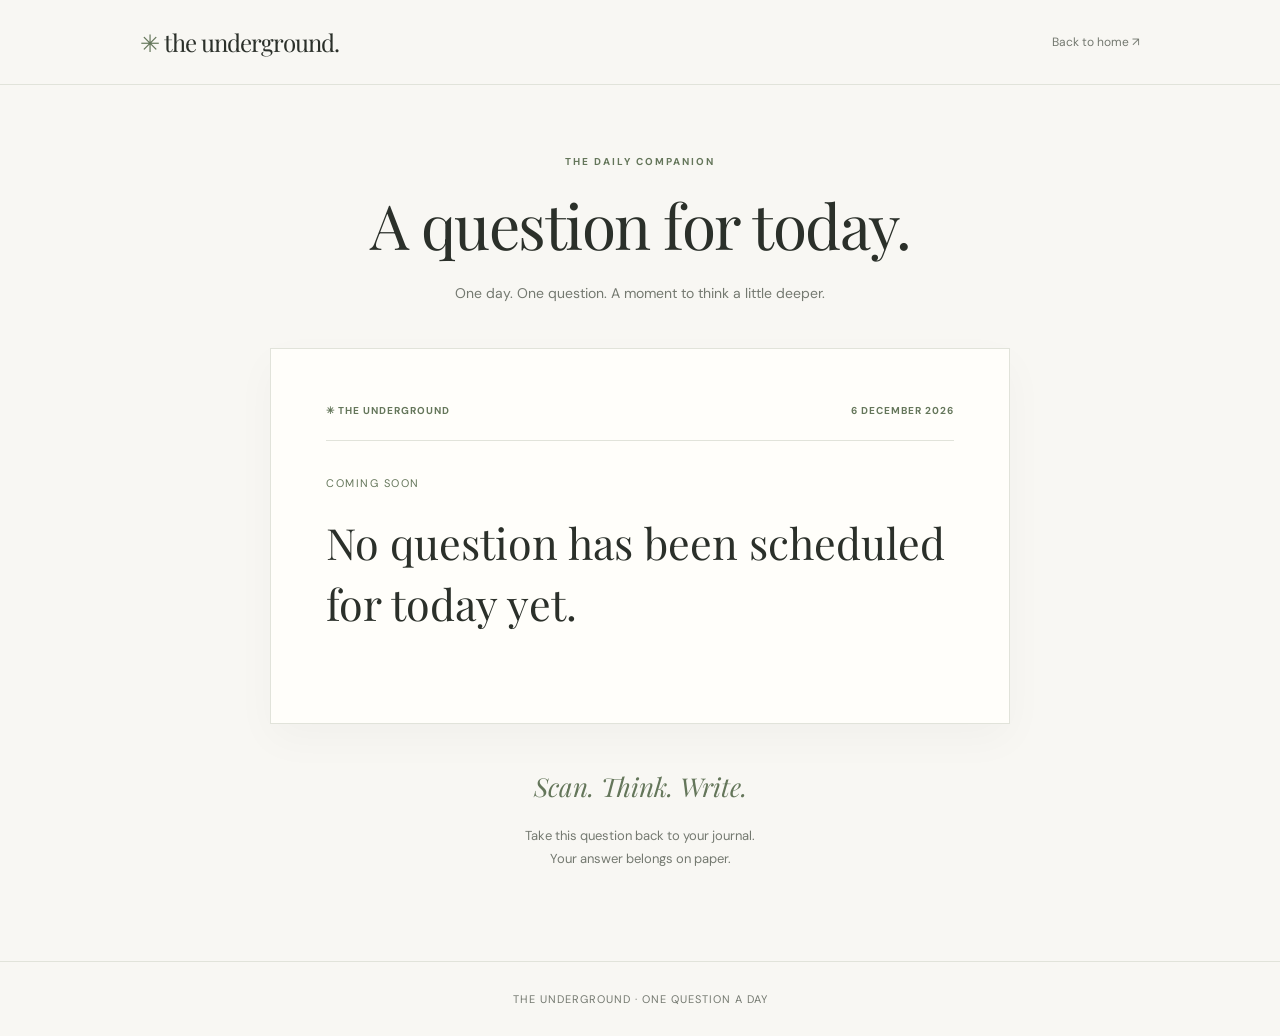
==== daily.html @ b0eca0b5 "Add daily question companion" ====
<!DOCTYPE html>
<html lang="en">
<head>
  <meta charset="UTF-8">
  <meta name="viewport" content="width=device-width, initial-scale=1">

  <title>Today's Question | The Underground</title>

  <meta name="theme-color" content="#f8f7f3">

  <link rel="preconnect" href="https://fonts.googleapis.com">
  <link rel="preconnect" href="https://fonts.gstatic.com" crossorigin>

  <link href="https://fonts.googleapis.com/css2?family=DM+Sans:wght@400;500;600;700&family=Playfair+Display:ital,wght@0,400;1,400&display=swap" rel="stylesheet">

  <style>
    :root {
      --cream: #f8f7f3;
      --paper: #fffefa;
      --sage: #64765a;
      --dark: #2b302a;
      --muted: #747970;
      --line: #e1e3da;
    }

    * {
      box-sizing: border-box;
    }

    body {
      margin: 0;
      min-height: 100vh;
      background: var(--cream);
      color: var(--dark);
      font-family: "DM Sans", sans-serif;
    }

    a {
      color: inherit;
      text-decoration: none;
    }

    .header {
      padding: 26px max(24px, calc((100vw - 1000px) / 2));
      border-bottom: 1px solid var(--line);
      display: flex;
      justify-content: space-between;
      align-items: center;
      gap: 16px;
    }

    .brand {
      font: 24px "Playfair Display", Georgia, serif;
      letter-spacing: -1px;
    }

    .brand span {
      color: var(--sage);
    }

    .home-link {
      font-size: 12px;
      color: var(--muted);
    }

    main {
      width: min(100% - 36px, 740px);
      margin: 70px auto 90px;
      text-align: center;
    }

    .eyebrow {
      font-size: 10px;
      font-weight: 700;
      letter-spacing: 2px;
      color: var(--sage);
      text-transform: uppercase;
    }

    h1 {
      font: 400 clamp(38px, 7vw, 62px)/1.18
        "Playfair Display", Georgia, serif;
      letter-spacing: -1.5px;
      margin: 20px 0;
    }

    .intro {
      color: var(--muted);
      font-size: 14px;
      line-height: 1.8;
      margin-bottom: 42px;
    }

    .question-card {
      background: var(--paper);
      border: 1px solid var(--line);
      padding: clamp(26px, 6vw, 55px);
      text-align: left;
      box-shadow: 0 15px 40px #00000008;
    }

    .card-top {
      display: flex;
      justify-content: space-between;
      flex-wrap: wrap;
      gap: 12px;
      border-bottom: 1px solid var(--line);
      padding-bottom: 23px;
      font-size: 10px;
      font-weight: 700;
      letter-spacing: 1px;
      color: var(--sage);
    }

    .category {
      margin-top: 35px;
      color: var(--sage);
      font-size: 11px;
      text-transform: uppercase;
      letter-spacing: 1.5px;
    }

    .question {
      font: 400 clamp(28px, 5vw, 43px)/1.4
        "Playfair Display", Georgia, serif;
      margin: 22px 0 35px;
    }

    .context {
      color: var(--muted);
      font-size: 13px;
      line-height: 1.8;
      border-top: 1px solid var(--line);
      padding-top: 24px;
    }

    .follow-up {
      margin-top: 25px;
      padding: 20px;
      background: #eef1e9;
      font-size: 13px;
      line-height: 1.8;
    }

    .follow-up strong {
      display: block;
      color: var(--sage);
      font-size: 10px;
      letter-spacing: 1px;
      margin-bottom: 8px;
    }

    .ritual {
      margin: 45px 0 20px;
      font: italic 26px "Playfair Display", Georgia, serif;
      color: var(--sage);
    }

    .closing {
      color: var(--muted);
      font-size: 13px;
      line-height: 1.8;
    }

    .footer {
      padding: 30px;
      border-top: 1px solid var(--line);
      text-align: center;
      color: var(--muted);
      font-size: 11px;
      letter-spacing: 1px;
    }

    .error {
      color: #9c453c;
    }

    @media (max-width: 600px) {
      .header {
        padding: 20px;
      }

      .brand {
        font-size: 19px;
      }

      main {
        margin-top: 45px;
      }

      .question-card {
        padding: 26px;
      }
    }
  </style>
</head>

<body>

  <header class="header">
    <a href="index.html" class="brand">
      <span>✳</span> the underground.
    </a>

    <a href="index.html" class="home-link">
      Back to home ↗
    </a>
  </header>

  <main>
    <p class="eyebrow">THE DAILY COMPANION</p>

    <h1>
      A question for today.
    </h1>

    <p class="intro">
      One day. One question. A moment to think
      a little deeper.
    </p>

    <article class="question-card">

      <div class="card-top">
        <span>✳ THE UNDERGROUND</span>
        <span id="question-date">LOADING DATE</span>
      </div>

      <p class="category" id="question-category">
        TODAY'S QUESTION
      </p>

      <h2 class="question" id="daily-question">
        Finding today's question...
      </h2>

      <p class="context" id="question-context" hidden></p>

      <div class="follow-up" id="follow-up-box" hidden>
        <strong>GO A LITTLE DEEPER</strong>
        <span id="question-follow-up"></span>
      </div>

    </article>

    <p class="ritual">
      Scan. Think. Write.
    </p>

    <p class="closing">
      Take this question back to your journal.<br>
      Your answer belongs on paper.
    </p>
  </main>

  <footer class="footer">
    THE UNDERGROUND · ONE QUESTION A DAY
  </footer>

  <script>
    const questionElement =
      document.getElementById("daily-question");

    const dateElement =
      document.getElementById("question-date");

    const categoryElement =
      document.getElementById("question-category");

    const contextElement =
      document.getElementById("question-context");

    const followUpBox =
      document.getElementById("follow-up-box");

    const followUpElement =
      document.getElementById("question-follow-up");

    // Uses the visitor's local calendar date.
    function getLocalDateKey() {
      const now = new Date();

      const year = now.getFullYear();
      const month = String(
        now.getMonth() + 1
      ).padStart(2, "0");

      const day = String(
        now.getDate()
      ).padStart(2, "0");

      return `${year}-${month}-${day}`;
    }

    function formatDate(dateKey) {
      const [year, month, day] =
        dateKey.split("-").map(Number);

      const date = new Date(year, month - 1, day);

      return date.toLocaleDateString("en-GB", {
        day: "numeric",
        month: "long",
        year: "numeric"
      });
    }

    async function loadDailyQuestion() {
      const today = getLocalDateKey();

      dateElement.textContent =
        formatDate(today).toUpperCase();

      try {
        const response = await fetch(
          "questions.json",
          { cache: "no-store" }
        );

        if (!response.ok) {
          throw new Error("Questions could not be loaded.");
        }

        const questions = await response.json();

        if (!Array.isArray(questions)) {
          throw new Error("Invalid question data.");
        }

        // Each question has a scheduled publishDate.
        const todaysQuestion = questions.find(
          item => item.publishDate === today
        );

        if (!todaysQuestion) {
          questionElement.textContent =
            "No question has been scheduled for today yet.";

          categoryElement.textContent =
            "COMING SOON";

          return;
        }

        questionElement.textContent =
          todaysQuestion.text;

        categoryElement.textContent =
          todaysQuestion.category || "REFLECTION";

        if (todaysQuestion.context) {
          contextElement.textContent =
            todaysQuestion.context;

          contextElement.hidden = false;
        }

        if (todaysQuestion.followUp) {
          followUpElement.textContent =
            todaysQuestion.followUp;

          followUpBox.hidden = false;
        }

      } catch (error) {
        console.error(error);

        questionElement.textContent =
          "We couldn't load today's question. Please try again.";

        questionElement.classList.add("error");

        categoryElement.textContent =
          "UNAVAILABLE";
      }
    }

    loadDailyQuestion();
  </script>

</body>
</html>
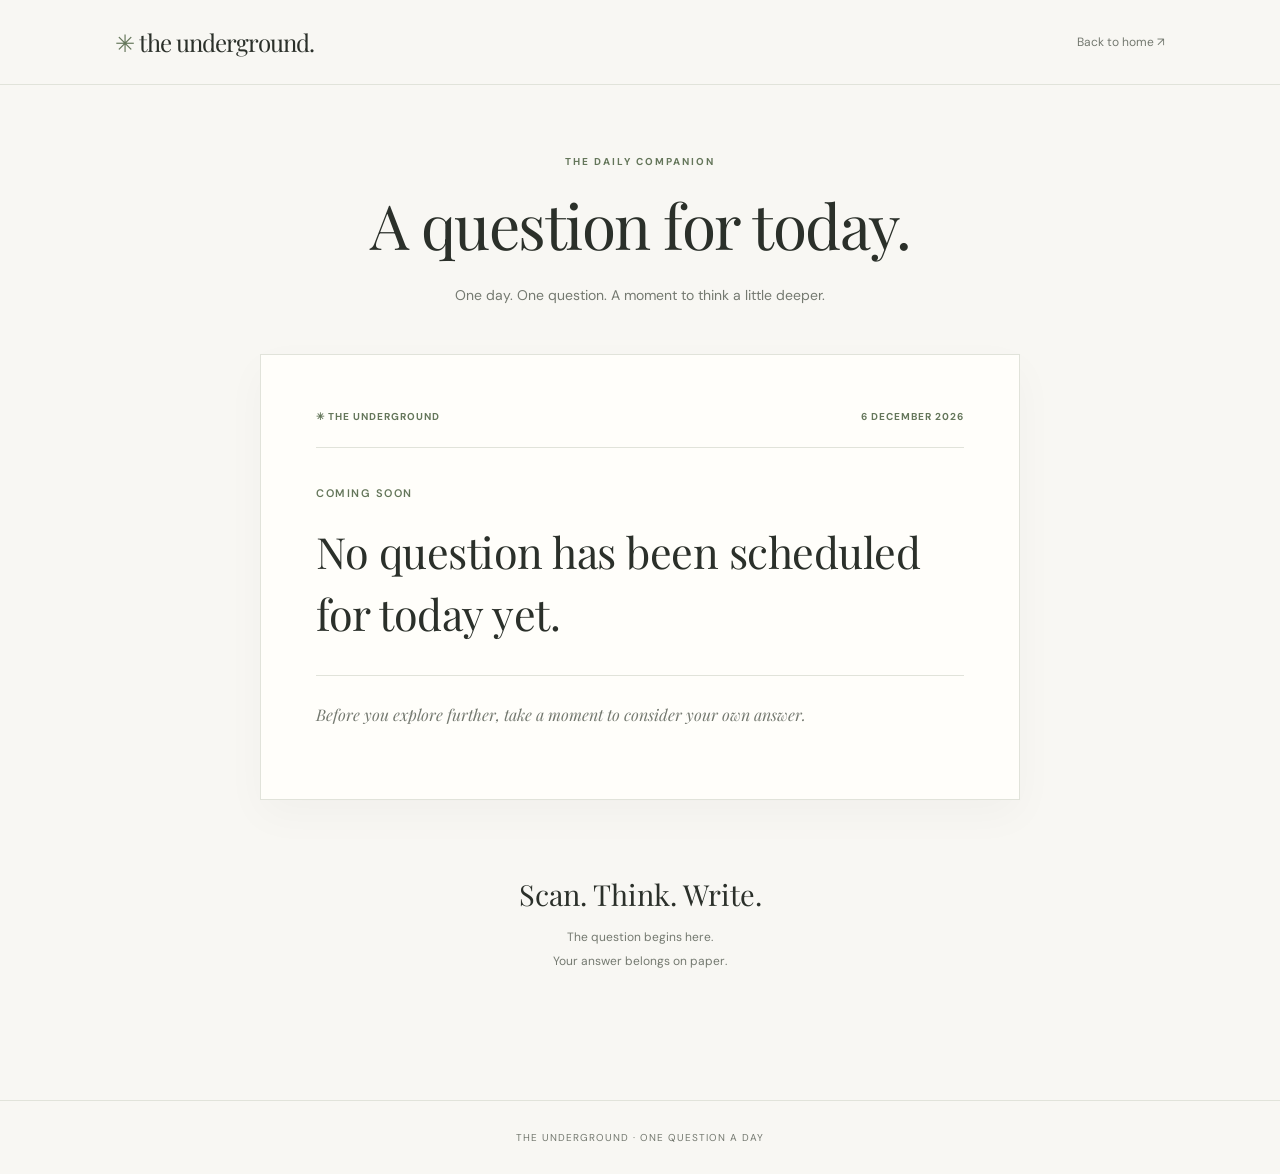
==== commit 01169a9a: "Add Rabbit Hole book and constellation experience" ====
--- a/daily.html
+++ b/daily.html
@@ -6,34 +6,42 @@
   <meta name="viewport" content="width=device-width, initial-scale=1">
 
   <title>Today's Question | The Underground</title>
-
   <meta name="theme-color" content="#f8f7f3">
+  <meta name="description" content="One question a day. Explore the ideas beneath the surface and follow your curiosity down The Rabbit Hole.">
 
   <link rel="preconnect" href="https://fonts.googleapis.com">
   <link rel="preconnect" href="https://fonts.gstatic.com" crossorigin>
-
-  <link href="https://fonts.googleapis.com/css2?family=DM+Sans:wght@400;500;600;700&family=Playfair+Display:ital,wght@0,400;1,400&display=swap" rel="stylesheet">
+  <link href="https://fonts.googleapis.com/css2?family=DM+Sans:wght@400;500;600;700&family=Playfair+Display:ital,wght@0,400;1,400;1,500&display=swap" rel="stylesheet">
 
   <style>
     :root {
-      --cream: #f8f7f3;
+      --background: #f8f7f3;
       --paper: #fffefa;
       --sage: #64765a;
+      --sage-dark: #43543d;
+      --sage-light: #edf0e8;
       --dark: #2b302a;
       --muted: #747970;
-      --line: #e1e3da;
+      --border: #e1e3da;
+      --serif: "Playfair Display", Georgia, serif;
+      --sans: "DM Sans", Arial, sans-serif;
     }
 
     * {
       box-sizing: border-box;
+    }
+
+    html {
+      scroll-behavior: smooth;
     }
 
     body {
       margin: 0;
       min-height: 100vh;
-      background: var(--cream);
+      background: var(--background);
       color: var(--dark);
-      font-family: "DM Sans", sans-serif;
+      font-family: var(--sans);
+      -webkit-font-smoothing: antialiased;
     }
 
     a {
@@ -41,17 +49,37 @@
       text-decoration: none;
     }
 
+    button {
+      font: inherit;
+      cursor: pointer;
+    }
+
+    button:disabled {
+      cursor: not-allowed;
+      opacity: .4;
+    }
+
+    [hidden] {
+      display: none !important;
+    }
+
+    :focus-visible {
+      outline: 3px solid #9aaa90;
+      outline-offset: 4px;
+    }
+
     .header {
-      padding: 26px max(24px, calc((100vw - 1000px) / 2));
-      border-bottom: 1px solid var(--line);
       display: flex;
+      align-items: center;
       justify-content: space-between;
-      align-items: center;
-      gap: 16px;
+      gap: 20px;
+      padding: 26px max(24px, calc((100vw - 1050px) / 2));
+      border-bottom: 1px solid var(--border);
     }
 
     .brand {
-      font: 24px "Playfair Display", Georgia, serif;
+      font-family: var(--serif);
+      font-size: 24px;
       letter-spacing: -1px;
     }
 
@@ -60,27 +88,40 @@
     }
 
     .home-link {
+      color: var(--muted);
       font-size: 12px;
-      color: var(--muted);
+    }
+
+    .home-link:hover {
+      color: var(--sage);
     }
 
     main {
-      width: min(100% - 36px, 740px);
+      width: min(100% - 36px, 760px);
       margin: 70px auto 90px;
+    }
+
+    .page-intro {
       text-align: center;
+      margin-bottom: 45px;
     }
 
     .eyebrow {
+      color: var(--sage);
       font-size: 10px;
       font-weight: 700;
       letter-spacing: 2px;
-      color: var(--sage);
       text-transform: uppercase;
     }
 
+    h1, h2, h3 {
+      font-family: var(--serif);
+      font-weight: 400;
+    }
+
     h1 {
-      font: 400 clamp(38px, 7vw, 62px)/1.18
-        "Playfair Display", Georgia, serif;
+      font-size: clamp(38px, 7vw, 62px);
+      line-height: 1.2;
       letter-spacing: -1.5px;
       margin: 20px 0;
     }
@@ -88,15 +129,14 @@
     .intro {
       color: var(--muted);
       font-size: 14px;
-      line-height: 1.8;
-      margin-bottom: 42px;
-    }
-
-    .question-card {
+      line-height: 1.9;
+    }
+
+    .question-card,
+    .deep-dive {
       background: var(--paper);
-      border: 1px solid var(--line);
-      padding: clamp(26px, 6vw, 55px);
-      text-align: left;
+      border: 1px solid var(--border);
+      padding: clamp(28px, 6vw, 55px);
       box-shadow: 0 15px 40px #00000008;
     }
 
@@ -105,70 +145,525 @@
       justify-content: space-between;
       flex-wrap: wrap;
       gap: 12px;
-      border-bottom: 1px solid var(--line);
-      padding-bottom: 23px;
+      border-bottom: 1px solid var(--border);
+      padding-bottom: 24px;
+      color: var(--sage);
       font-size: 10px;
       font-weight: 700;
       letter-spacing: 1px;
-      color: var(--sage);
     }
 
     .category {
-      margin-top: 35px;
       color: var(--sage);
       font-size: 11px;
+      font-weight: 600;
+      letter-spacing: 1.5px;
       text-transform: uppercase;
-      letter-spacing: 1.5px;
+      margin-top: 38px;
     }
 
     .question {
-      font: 400 clamp(28px, 5vw, 43px)/1.4
-        "Playfair Display", Georgia, serif;
-      margin: 22px 0 35px;
-    }
-
-    .context {
+      font-family: var(--serif);
+      font-size: clamp(28px, 5vw, 43px);
+      line-height: 1.45;
+      letter-spacing: -.5px;
+      margin: 20px 0 30px;
+    }
+
+    .reflection-prompt {
+      color: var(--muted);
+      font-family: var(--serif);
+      font-style: italic;
+      font-size: 16px;
+      line-height: 1.7;
+      border-top: 1px solid var(--border);
+      padding-top: 25px;
+    }
+
+    .reflection-area {
+      text-align: center;
+      padding: 40px 20px 10px;
+    }
+
+    .reflection-area h3 {
+      font-size: 27px;
+      margin: 10px 0;
+    }
+
+    .reflection-area p {
+      color: var(--muted);
+      font-size: 13px;
+      line-height: 1.9;
+      max-width: 460px;
+      margin: 12px auto 25px;
+    }
+
+    .explore-button,
+    .primary-button {
+      background: var(--sage);
+      border: 1px solid var(--sage);
+      color: white;
+      padding: 16px 28px;
+      font-size: 12px;
+      font-weight: 600;
+      letter-spacing: .5px;
+      transition: background .2s ease, transform .2s ease;
+    }
+
+    .explore-button:hover,
+    .primary-button:hover {
+      background: var(--sage-dark);
+      transform: translateY(-2px);
+    }
+
+    .deep-dive {
+      margin-top: 38px;
+    }
+
+    .section-heading {
+      font-size: clamp(30px, 5vw, 42px);
+      letter-spacing: -1px;
+      margin: 12px 0 18px;
+    }
+
+    .section-description {
+      color: var(--muted);
+      font-size: 13px;
+      line-height: 1.9;
+      margin-bottom: 35px;
+    }
+
+    .deep-section {
+      padding: 30px 0;
+      border-top: 1px solid var(--border);
+    }
+
+    .section-number {
+      color: var(--sage);
+      font-size: 10px;
+      font-weight: 700;
+      letter-spacing: 1.4px;
+      text-transform: uppercase;
+    }
+
+    .deep-section h3 {
+      font-size: 25px;
+      margin: 12px 0 15px;
+    }
+
+    .deep-section p {
+      color: #575e55;
+      font-size: 13px;
+      line-height: 2;
+      white-space: pre-line;
+    }
+
+    .origin-type,
+    .concept {
+      display: inline-block;
+      background: var(--sage-light);
+      color: var(--sage-dark);
+      padding: 7px 12px;
+      font-size: 11px;
+    }
+
+    .origin-type {
+      margin-bottom: 16px;
+    }
+
+    .concepts {
+      display: flex;
+      flex-wrap: wrap;
+      gap: 8px;
+      margin-top: 20px;
+    }
+
+    .resources {
+      display: grid;
+      gap: 12px;
+      margin-top: 20px;
+    }
+
+    .resource {
+      display: block;
+      background: #fafaf6;
+      border: 1px solid var(--border);
+      padding: 20px;
+      transition: border-color .2s;
+    }
+
+    a.resource:hover {
+      border-color: var(--sage);
+    }
+
+    .resource-type {
+      display: block;
+      color: var(--sage);
+      font-size: 10px;
+      font-weight: 700;
+      letter-spacing: 1px;
+      text-transform: uppercase;
+      margin-bottom: 9px;
+    }
+
+    .resource-title {
+      display: block;
+      font-family: var(--serif);
+      font-size: 21px;
+      margin-bottom: 8px;
+    }
+
+    .resource-author,
+    .resource-description {
+      color: var(--muted);
+      font-size: 12px;
+      line-height: 1.8;
+      margin-top: 6px;
+    }
+
+    .resource-arrow {
+      color: var(--sage);
+      font-size: 11px;
+      font-weight: 700;
+      margin-top: 15px;
+    }
+
+    .second-thought {
+      background: var(--sage-light);
+      padding: 25px;
+    }
+
+    .second-thought p {
+      color: var(--dark);
+      font-family: var(--serif);
+      font-size: 22px;
+      line-height: 1.6;
+      margin: 0;
+    }
+
+    /* THE RABBIT HOLE */
+
+    .rabbit-entry {
+      margin-top: 50px;
+      padding: 45px 28px;
+      text-align: center;
+      border: 1px solid var(--border);
+      background:
+        radial-gradient(circle at 50% 0%, #e7ece2 0%, transparent 65%),
+        var(--paper);
+    }
+
+    .rabbit-symbol {
+      display: block;
+      font-family: var(--serif);
+      font-size: 45px;
+      color: var(--sage);
+      margin: 0 auto 16px;
+    }
+
+    .rabbit-entry h3 {
+      font-size: clamp(29px, 5vw, 38px);
+      margin: 13px 0;
+    }
+
+    .rabbit-entry > p:not(.eyebrow) {
+      max-width: 450px;
+      margin: 15px auto 26px;
+      color: var(--muted);
+      font-size: 13px;
+      line-height: 1.9;
+    }
+
+    .rabbit-world {
+      margin-top: 24px;
+      border: 1px solid var(--border);
+      background: var(--paper);
+    }
+
+    .rabbit-world-header {
+      padding: 32px 35px 26px;
+      border-bottom: 1px solid var(--border);
+    }
+
+    .rabbit-world-header h2 {
+      font-size: clamp(32px, 5vw, 44px);
+      margin: 10px 0;
+    }
+
+    .rabbit-world-header p:last-child {
       color: var(--muted);
       font-size: 13px;
       line-height: 1.8;
-      border-top: 1px solid var(--line);
-      padding-top: 24px;
-    }
-
-    .follow-up {
+    }
+
+    .rabbit-tabs {
+      display: grid;
+      grid-template-columns: 1fr 1fr;
+      border-bottom: 1px solid var(--border);
+    }
+
+    .rabbit-tab {
+      border: 0;
+      border-bottom: 2px solid transparent;
+      background: #fafaf7;
+      color: var(--muted);
+      padding: 20px 12px;
+      font-size: 12px;
+      font-weight: 600;
+    }
+
+    .rabbit-tab + .rabbit-tab {
+      border-left: 1px solid var(--border);
+    }
+
+    .rabbit-tab[aria-selected="true"] {
+      background: var(--paper);
+      color: var(--sage-dark);
+      border-bottom-color: var(--sage);
+    }
+
+    .rabbit-panel {
+      padding: clamp(20px, 5vw, 38px);
+    }
+
+    /* BOOK VIEW */
+
+    .book-meta {
+      display: flex;
+      justify-content: space-between;
+      gap: 12px;
+      color: var(--sage);
+      font-size: 10px;
+      font-weight: 700;
+      letter-spacing: 1px;
+      text-transform: uppercase;
+    }
+
+    .book-page {
+      position: relative;
+      min-height: 370px;
+      background: #faf8f1;
+      border: 1px solid #e7e0d3;
+      margin-top: 20px;
+      padding: clamp(26px, 6vw, 48px);
+      box-shadow: 7px 7px 0 #efede6, 14px 14px 0 #e6e5dc;
+      display: flex;
+      flex-direction: column;
+    }
+
+    .book-page::before {
+      content: "";
+      position: absolute;
+      top: 0;
+      bottom: 0;
+      left: 16px;
+      width: 1px;
+      background: #e9dfd0;
+    }
+
+    .book-chapter {
+      color: var(--sage);
+      font-size: 10px;
+      font-weight: 700;
+      letter-spacing: 1.5px;
+      text-transform: uppercase;
+    }
+
+    .book-page h3 {
+      font-size: clamp(26px, 5vw, 38px);
+      line-height: 1.45;
+      margin: 26px 0 20px;
+    }
+
+    .book-page-description {
+      color: #5d6258;
+      font-size: 13px;
+      line-height: 1.9;
+    }
+
+    .book-page-footer {
+      margin-top: auto;
+      padding-top: 35px;
+      display: flex;
+      flex-wrap: wrap;
+      gap: 8px;
+    }
+
+    .book-tag {
+      border: 1px solid #d8dfd2;
+      color: var(--sage-dark);
+      font-size: 10px;
+      padding: 7px 10px;
+    }
+
+    .book-navigation {
+      display: flex;
+      justify-content: space-between;
+      gap: 10px;
+      margin-top: 30px;
+    }
+
+    .book-nav-button {
+      border: 1px solid var(--border);
+      background: transparent;
+      color: var(--dark);
+      padding: 13px 16px;
+      font-size: 12px;
+    }
+
+    .book-nav-button:not(:disabled):hover {
+      border-color: var(--sage);
+      color: var(--sage-dark);
+    }
+
+    .book-connection {
       margin-top: 25px;
       padding: 20px;
-      background: #eef1e9;
-      font-size: 13px;
-      line-height: 1.8;
-    }
-
-    .follow-up strong {
+      background: var(--sage-light);
+      color: #4d5b48;
+      font-size: 12px;
+      line-height: 1.9;
+    }
+
+    .book-connection strong {
       display: block;
-      color: var(--sage);
-      font-size: 10px;
-      letter-spacing: 1px;
-      margin-bottom: 8px;
-    }
-
-    .ritual {
-      margin: 45px 0 20px;
-      font: italic 26px "Playfair Display", Georgia, serif;
-      color: var(--sage);
-    }
-
-    .closing {
+      margin-bottom: 5px;
+    }
+
+    /* CONSTELLATION VIEW */
+
+    .map-intro {
       color: var(--muted);
       font-size: 13px;
-      line-height: 1.8;
-    }
-
-    .footer {
-      padding: 30px;
-      border-top: 1px solid var(--line);
+      line-height: 1.9;
+      margin: 0 0 22px;
+    }
+
+    .constellation {
+      position: relative;
+      height: 410px;
+      overflow: hidden;
+      background:
+        radial-gradient(circle at 50% 50%, #e9eee6 0%, transparent 70%),
+        #fafbf7;
+      border: 1px solid var(--border);
+    }
+
+    .constellation svg {
+      position: absolute;
+      inset: 0;
+      width: 100%;
+      height: 100%;
+      pointer-events: none;
+    }
+
+    .constellation line {
+      stroke: #bac7b3;
+      stroke-width: 1.3;
+      stroke-dasharray: 4 5;
+    }
+
+    .map-node {
+      position: absolute;
+      transform: translate(-50%, -50%);
+      border: 1px solid #bdc9b6;
+      border-radius: 50%;
+      background: var(--paper);
+      color: var(--sage-dark);
+      width: 52px;
+      height: 52px;
+      font-size: 12px;
+      font-weight: 700;
+      box-shadow: 0 4px 15px #0000000c;
+      transition: transform .2s, background .2s;
+      z-index: 2;
+    }
+
+    .map-node:hover,
+    .map-node.active {
+      transform: translate(-50%, -50%) scale(1.12);
+      background: var(--sage);
+      color: white;
+    }
+
+    .map-node.center {
+      width: 68px;
+      height: 68px;
+      background: var(--sage-dark);
+      color: white;
+      border-color: var(--sage-dark);
+    }
+
+    .map-node-label {
+      position: absolute;
+      transform: translateX(-50%);
+      width: 115px;
+      color: #626c5e;
+      text-align: center;
+      font-size: 10px;
+      line-height: 1.5;
+      pointer-events: none;
+    }
+
+    .map-detail {
+      margin-top: 16px;
+      padding: 24px;
+      background: #f5f7f1;
+      border: 1px solid var(--border);
+    }
+
+    .map-detail h3 {
+      font-size: 24px;
+      line-height: 1.4;
+      margin: 10px 0 12px;
+    }
+
+    .map-detail p {
+      color: var(--muted);
+      font-size: 12px;
+      line-height: 1.9;
+    }
+
+    .text-button {
+      border: 0;
+      background: transparent;
+      color: var(--sage-dark);
+      font-size: 12px;
+      font-weight: 700;
+      padding: 10px 0;
+      text-decoration: underline;
+      text-underline-offset: 5px;
+    }
+
+    .rabbit-empty {
+      padding: 20px;
+      color: var(--muted);
+      font-size: 13px;
+      line-height: 1.9;
+    }
+
+    .ritual {
+      text-align: center;
+      padding: 75px 15px 25px;
+    }
+
+    .ritual-title {
+      font-family: var(--serif);
+      font-size: 29px;
+    }
+
+    .ritual p {
+      color: var(--muted);
+      font-size: 12px;
+      line-height: 2;
+    }
+
+    footer {
+      border-top: 1px solid var(--border);
       text-align: center;
       color: var(--muted);
-      font-size: 11px;
+      padding: 30px;
+      font-size: 10px;
       letter-spacing: 1px;
     }
 
@@ -189,8 +684,51 @@
         margin-top: 45px;
       }
 
-      .question-card {
+      .question-card,
+      .deep-dive {
         padding: 26px;
+      }
+
+      .reflection-area {
+        padding-left: 0;
+        padding-right: 0;
+      }
+
+      .rabbit-world-header {
+        padding: 25px;
+      }
+
+      .constellation {
+        height: 350px;
+      }
+
+      .map-node {
+        width: 44px;
+        height: 44px;
+      }
+
+      .map-node.center {
+        width: 58px;
+        height: 58px;
+      }
+
+      .map-node-label {
+        width: 82px;
+        font-size: 9px;
+      }
+
+      .book-page {
+        min-height: 400px;
+      }
+    }
+
+    @media (prefers-reduced-motion: reduce) {
+      html {
+        scroll-behavior: auto;
+      }
+
+      * {
+        transition: none !important;
       }
     }
   </style>
@@ -209,19 +747,18 @@
   </header>
 
   <main>
-    <p class="eyebrow">THE DAILY COMPANION</p>
-
-    <h1>
-      A question for today.
-    </h1>
-
-    <p class="intro">
-      One day. One question. A moment to think
-      a little deeper.
-    </p>
+
+    <div class="page-intro">
+      <p class="eyebrow">THE DAILY COMPANION</p>
+      <h1>A question for today.</h1>
+      <p class="intro">
+        One day. One question. A moment to think a little deeper.
+      </p>
+    </div>
+
+    <!-- DAILY QUESTION -->
 
     <article class="question-card">
-
       <div class="card-top">
         <span>✳ THE UNDERGROUND</span>
         <span id="question-date">LOADING DATE</span>
@@ -235,82 +772,1178 @@
         Finding today's question...
       </h2>
 
-      <p class="context" id="question-context" hidden></p>
-
-      <div class="follow-up" id="follow-up-box" hidden>
-        <strong>GO A LITTLE DEEPER</strong>
-        <span id="question-follow-up"></span>
+      <p class="reflection-prompt" id="reflection-prompt">
+        Before you explore further, take a moment to consider your own answer.
+      </p>
+    </article>
+
+    <!-- FIRST THOUGHT -->
+
+    <section class="reflection-area" id="reflection-area">
+      <p class="eyebrow">YOUR FIRST THOUGHT</p>
+      <h3>What do you think?</h3>
+
+      <p>
+        Don't rush to find the right answer.
+        There might not be one.
+        Consider what you believe, and why.
+      </p>
+
+      <button
+        class="explore-button"
+        id="explore-button"
+        type="button"
+        aria-controls="deep-dive"
+        aria-expanded="false"
+        hidden
+      >
+        Explore Beneath the Surface ↓
+      </button>
+    </section>
+
+    <!-- BENEATH THE SURFACE -->
+
+    <section class="deep-dive" id="deep-dive" hidden>
+      <p class="eyebrow">THE UNDERGROUND · EXPLORE FURTHER</p>
+
+      <h2 class="section-heading">
+        Beneath the Surface.
+      </h2>
+
+      <p class="section-description">
+        Every question has a story, an idea, or a contradiction
+        hiding beneath it. Here's where today's question can take you.
+      </p>
+
+      <div class="deep-section" id="origin-section" hidden>
+        <span class="section-number">01 / THE ORIGIN</span>
+        <h3 id="origin-title">Where it began</h3>
+        <span class="origin-type" id="origin-type" hidden></span>
+        <p id="origin-description"></p>
       </div>
 
-    </article>
-
-    <p class="ritual">
-      Scan. Think. Write.
-    </p>
-
-    <p class="closing">
-      Take this question back to your journal.<br>
-      Your answer belongs on paper.
-    </p>
+      <div class="deep-section" id="meaning-section" hidden>
+        <span class="section-number">02 / THE DEEPER IDEA</span>
+        <h3 id="meaning-heading">The deeper idea</h3>
+        <p id="meaning-description"></p>
+        <div class="concepts" id="concepts"></div>
+      </div>
+
+      <div class="deep-section" id="resources-section" hidden>
+        <span class="section-number">03 / EXPLORE FURTHER</span>
+        <h3>Keep exploring.</h3>
+        <p>A few carefully chosen places to take your curiosity further.</p>
+        <div class="resources" id="resources"></div>
+      </div>
+
+      <div class="deep-section" id="followup-section" hidden>
+        <span class="section-number">04 / A SECOND THOUGHT</span>
+        <h3>Has your answer changed?</h3>
+        <div class="second-thought">
+          <p id="followup-question"></p>
+        </div>
+      </div>
+
+      <!-- NEW RABBIT HOLE ENTRANCE -->
+
+      <section class="rabbit-entry" id="rabbit-entry" hidden>
+        <span class="rabbit-symbol">✳</span>
+
+        <p class="eyebrow">BEYOND THE QUESTION</p>
+
+        <h3>One thought leads to another.</h3>
+
+        <p>
+          Every idea is connected to something else.
+          A question about love may lead to memory.
+          A question about memory may lead to identity.
+          Where will your curiosity take you?
+        </p>
+
+        <button
+          class="primary-button"
+          id="rabbit-open"
+          type="button"
+          aria-controls="rabbit-world"
+          aria-expanded="false"
+        >
+          Enter The Rabbit Hole ↓
+        </button>
+      </section>
+
+      <!-- NEW RABBIT HOLE EXPERIENCE -->
+
+      <section class="rabbit-world" id="rabbit-world" hidden>
+        <div class="rabbit-world-header">
+          <p class="eyebrow">THE UNDERGROUND / AN EXPLORATION</p>
+          <h2>The Rabbit Hole.</h2>
+          <p>
+            There is no correct path through an idea.
+            Turn the pages or explore the constellation.
+          </p>
+        </div>
+
+        <div class="rabbit-tabs" role="tablist" aria-label="Rabbit Hole views">
+          <button
+            class="rabbit-tab"
+            id="book-tab"
+            type="button"
+            role="tab"
+            aria-controls="book-panel"
+            aria-selected="true"
+            tabindex="0"
+          >
+            I / The Book
+          </button>
+
+          <button
+            class="rabbit-tab"
+            id="map-tab"
+            type="button"
+            role="tab"
+            aria-controls="map-panel"
+            aria-selected="false"
+            tabindex="-1"
+          >
+            II / The Constellation
+          </button>
+        </div>
+
+        <!-- BOOK VIEW -->
+
+        <div
+          class="rabbit-panel"
+          id="book-panel"
+          role="tabpanel"
+          aria-labelledby="book-tab"
+        >
+          <div class="book-meta">
+            <span>FOLLOW THE THREAD</span>
+            <span id="book-progress">01 / 01</span>
+          </div>
+
+          <article class="book-page" aria-live="polite">
+            <span class="book-chapter" id="book-chapter">
+              CHAPTER 01
+            </span>
+
+            <h3 id="book-question">
+              A thought is waiting...
+            </h3>
+
+            <p class="book-page-description" id="book-description"></p>
+
+            <div class="book-page-footer" id="book-concepts"></div>
+          </article>
+
+          <div class="book-navigation">
+            <button class="book-nav-button" id="book-prev" type="button">
+              ← Previous page
+            </button>
+
+            <button class="book-nav-button" id="book-next" type="button">
+              Next page →
+            </button>
+          </div>
+
+          <div class="book-connection" id="book-connection" hidden>
+            <strong>THE CONNECTION</strong>
+            <span id="book-connection-text"></span>
+          </div>
+
+          <button class="text-button" id="book-reset" type="button">
+            Return to the beginning ↺
+          </button>
+        </div>
+
+        <!-- CONSTELLATION VIEW -->
+
+        <div
+          class="rabbit-panel"
+          id="map-panel"
+          role="tabpanel"
+          aria-labelledby="map-tab"
+          hidden
+        >
+          <p class="map-intro">
+            Every point represents a question.
+            Select one to discover its connection to today's idea.
+          </p>
+
+          <div
+            class="constellation"
+            id="constellation"
+            aria-label="Interactive constellation of related questions"
+          >
+            <svg
+              id="constellation-lines"
+              viewBox="0 0 100 100"
+              preserveAspectRatio="none"
+              aria-hidden="true"
+            ></svg>
+          </div>
+
+          <article class="map-detail" id="map-detail" aria-live="polite">
+            <p class="eyebrow" id="map-detail-category">
+              THE STARTING POINT
+            </p>
+
+            <h3 id="map-detail-question">
+              Select an idea.
+            </h3>
+
+            <p id="map-detail-description"></p>
+
+            <button
+              class="text-button"
+              id="map-follow"
+              type="button"
+              hidden
+            >
+              Follow this thought in the book →
+            </button>
+          </article>
+
+          <button class="text-button" id="map-reset" type="button">
+            Return to today's question ↺
+          </button>
+        </div>
+      </section>
+    </section>
+
+    <div class="ritual">
+      <div class="ritual-title">Scan. Think. Write.</div>
+      <p>
+        The question begins here.<br>
+        Your answer belongs on paper.
+      </p>
+    </div>
+
   </main>
 
-  <footer class="footer">
+  <footer>
     THE UNDERGROUND · ONE QUESTION A DAY
   </footer>
 
   <script>
-    const questionElement =
-      document.getElementById("daily-question");
-
-    const dateElement =
-      document.getElementById("question-date");
-
-    const categoryElement =
-      document.getElementById("question-category");
-
-    const contextElement =
-      document.getElementById("question-context");
-
-    const followUpBox =
-      document.getElementById("follow-up-box");
-
-    const followUpElement =
-      document.getElementById("question-follow-up");
-
-    // Uses the visitor's local calendar date.
+    "use strict";
+
+    // ==========================================
+    // THE UNDERGROUND
+    // DAILY QUESTION + THE RABBIT HOLE
+    // ==========================================
+
+    const $ = id => document.getElementById(id);
+
+    let allQuestions = [];
+    let todayQuestion = null;
+
+    let rabbitPath = [];
+    let currentBookIndex = 0;
+    let currentMapQuestion = null;
+
+    // ==========================================
+    // DATE HELPERS
+    // ==========================================
+
     function getLocalDateKey() {
       const now = new Date();
 
       const year = now.getFullYear();
-      const month = String(
-        now.getMonth() + 1
-      ).padStart(2, "0");
-
-      const day = String(
-        now.getDate()
-      ).padStart(2, "0");
+      const month = String(now.getMonth() + 1).padStart(2, "0");
+      const day = String(now.getDate()).padStart(2, "0");
 
       return `${year}-${month}-${day}`;
     }
 
     function formatDate(dateKey) {
-      const [year, month, day] =
-        dateKey.split("-").map(Number);
-
-      const date = new Date(year, month - 1, day);
-
-      return date.toLocaleDateString("en-GB", {
-        day: "numeric",
-        month: "long",
-        year: "numeric"
+      const [year, month, day] = dateKey.split("-").map(Number);
+
+      return new Date(year, month - 1, day).toLocaleDateString(
+        "en-GB",
+        {
+          day: "numeric",
+          month: "long",
+          year: "numeric"
+        }
+      );
+    }
+
+    function isText(value) {
+      return typeof value === "string" && value.trim().length > 0;
+    }
+
+    function setText(id, value) {
+      $(id).textContent = value || "";
+    }
+
+    function show(id) {
+      $(id).hidden = false;
+    }
+
+    function getQuestionDate(question) {
+      return question.publishDate || question.date;
+    }
+
+    function getQuestionText(question) {
+      return question.text || question.question || "";
+    }
+
+    function getConcepts(question) {
+      return Array.isArray(question.deepDive?.relatedConcepts)
+        ? question.deepDive.relatedConcepts.filter(isText)
+        : [];
+    }
+
+    function getExplanation(question) {
+      return (
+        question.deepDive?.explanation ||
+        question.context ||
+        ""
+      );
+    }
+
+    function getHeading(question) {
+      return (
+        question.deepDive?.heading ||
+        question.category ||
+        "A deeper idea"
+      );
+    }
+
+    // ==========================================
+    // EXISTING FEATURE: THE ORIGIN
+    // ==========================================
+
+    function renderOrigin(question) {
+      const origin = question.origin;
+      const source = question.source;
+
+      let title = "";
+      let type = "";
+      let description = "";
+
+      if (origin && typeof origin === "object") {
+        title = origin.title || "";
+        type = origin.type || "";
+
+        description = [
+          origin.creator,
+          origin.description
+        ].filter(isText).join("\n\n");
+      } else if (isText(origin)) {
+        title = origin;
+      } else if (isText(source)) {
+        title = source;
+      } else if (source && typeof source === "object") {
+        title = source.title || source.name || "";
+        type = source.type || "";
+        description = source.description || "";
+      }
+
+      if (!title && !description) return;
+
+      setText("origin-title", title || "The origin");
+      setText("origin-type", type);
+      setText("origin-description", description);
+
+      $("origin-type").hidden = !type;
+
+      show("origin-section");
+    }
+
+    // ==========================================
+    // EXISTING FEATURE: DEEPER IDEA
+    // ==========================================
+
+    function renderMeaning(question) {
+      const heading = getHeading(question);
+      const explanation = getExplanation(question);
+      const concepts = getConcepts(question);
+
+      if (!explanation && concepts.length === 0) return;
+
+      setText("meaning-heading", heading);
+      setText("meaning-description", explanation);
+
+      const container = $("concepts");
+      container.replaceChildren();
+
+      concepts.forEach(concept => {
+        const tag = document.createElement("span");
+        tag.className = "concept";
+        tag.textContent = concept;
+        container.appendChild(tag);
       });
-    }
+
+      show("meaning-section");
+    }
+
+    // ==========================================
+    // EXISTING FEATURE: RECOMMENDED READING
+    // ==========================================
+
+    function renderResources(question) {
+      const resources = Array.isArray(question.resources)
+        ? question.resources
+        : [];
+
+      const container = $("resources");
+      container.replaceChildren();
+
+      resources.forEach(resource => {
+        if (!resource || !isText(resource.title)) return;
+
+        const card = document.createElement("div");
+        card.className = "resource";
+
+        const type = document.createElement("span");
+        type.className = "resource-type";
+        type.textContent = resource.type || "Resource";
+
+        const title = document.createElement("span");
+        title.className = "resource-title";
+        title.textContent = resource.title;
+
+        card.append(type, title);
+
+        if (isText(resource.author)) {
+          const author = document.createElement("div");
+          author.className = "resource-author";
+          author.textContent = resource.author;
+          card.appendChild(author);
+        }
+
+        if (isText(resource.whyRead)) {
+          const description = document.createElement("div");
+          description.className = "resource-description";
+          description.textContent = resource.whyRead;
+          card.appendChild(description);
+        }
+
+        if (isText(resource.url)) {
+          try {
+            const url = new URL(resource.url);
+
+            if (
+              url.protocol === "https:" ||
+              url.protocol === "http:"
+            ) {
+              const link = document.createElement("a");
+              link.className = "resource";
+              link.href = url.href;
+              link.target = "_blank";
+              link.rel = "noopener noreferrer";
+
+              while (card.firstChild) {
+                link.appendChild(card.firstChild);
+              }
+
+              const arrow = document.createElement("div");
+              arrow.className = "resource-arrow";
+              arrow.textContent = "Explore resource ↗";
+
+              link.appendChild(arrow);
+              container.appendChild(link);
+              return;
+            }
+          } catch (error) {
+            console.warn("Invalid resource URL:", resource.url);
+          }
+        }
+
+        container.appendChild(card);
+      });
+
+      if (container.children.length) {
+        show("resources-section");
+      }
+    }
+
+    // ==========================================
+    // EXISTING FEATURE: SECOND THOUGHT
+    // ==========================================
+
+    function renderFollowUp(question) {
+      if (!isText(question.followUp)) return;
+
+      setText("followup-question", question.followUp);
+      show("followup-section");
+    }
+
+    // ==========================================
+    // RABBIT HOLE: CONNECTION ENGINE
+    // ==========================================
+
+    /*
+      These groups are editorial themes.
+
+      They do not change questions.json.
+      They simply help identify related ideas.
+
+      A question can belong to multiple themes.
+    */
+
+    const THEME_GROUPS = {
+      identity: [
+        "identity", "self", "person", "mind",
+        "memory", "free will", "consciousness"
+      ],
+
+      morality: [
+        "morality", "ethics", "justice", "loyalty",
+        "responsibility", "duty", "harm", "intention"
+      ],
+
+      society: [
+        "society", "truth", "propaganda", "surveillance",
+        "freedom", "conformity", "speech", "tolerance"
+      ],
+
+      emotion: [
+        "love", "loneliness", "happiness", "suffering",
+        "friendship", "admiration", "idealisation"
+      ],
+
+      knowledge: [
+        "knowledge", "belief", "bias", "evidence",
+        "memory", "truth", "uncertainty", "psychology"
+      ],
+
+      existence: [
+        "existence", "consciousness", "universe",
+        "meaning", "experience", "reality", "life"
+      ]
+    };
+
+    /*
+      A few intentionally curated links between
+      existing question IDs.
+
+      These links make the journey more literary
+      than a purely automatic keyword search.
+
+      All other questions can still connect
+      through their categories and concepts.
+    */
+
+    const EDITORIAL_LINKS = [
+      [1, 7],
+      [1, 25],
+      [1, 24],
+      [7, 25],
+      [3, 12],
+      [3, 19],
+      [4, 11],
+      [5, 14],
+      [5, 21],
+      [6, 18],
+      [8, 17],
+      [8, 27],
+      [9, 20],
+      [10, 16],
+      [11, 23],
+      [12, 20],
+      [13, 14],
+      [14, 21],
+      [15, 26],
+      [16, 27],
+      [17, 28],
+      [19, 25],
+      [21, 23],
+      [22, 30],
+      [24, 29],
+      [27, 30],
+      [28, 30]
+    ];
+
+    function getSearchText(question) {
+      return [
+        question.category,
+        question.source,
+        question.origin?.title,
+        question.origin?.type,
+        question.deepDive?.heading,
+        ...getConcepts(question)
+      ]
+        .filter(isText)
+        .join(" ")
+        .toLowerCase();
+    }
+
+    function getQuestionThemes(question) {
+      const text = getSearchText(question);
+      const themes = [];
+
+      for (const [theme, keywords] of Object.entries(THEME_GROUPS)) {
+        if (keywords.some(keyword => text.includes(keyword))) {
+          themes.push(theme);
+        }
+      }
+
+      return themes;
+    }
+
+    function connectionScore(first, second) {
+      if (first.id === second.id) return -1;
+
+      let score = 0;
+
+      const firstConcepts = getConcepts(first).map(
+        concept => concept.toLowerCase()
+      );
+
+      const secondConcepts = getConcepts(second).map(
+        concept => concept.toLowerCase()
+      );
+
+      const sharedConcepts = firstConcepts.filter(
+        concept => secondConcepts.includes(concept)
+      );
+
+      score += sharedConcepts.length * 5;
+
+      const firstThemes = getQuestionThemes(first);
+      const secondThemes = getQuestionThemes(second);
+
+      const sharedThemes = firstThemes.filter(
+        theme => secondThemes.includes(theme)
+      );
+
+      score += sharedThemes.length * 2;
+
+      if (
+        first.category &&
+        second.category &&
+        first.category.toLowerCase() === second.category.toLowerCase()
+      ) {
+        score += 3;
+      }
+
+      const isEditorialLink = EDITORIAL_LINKS.some(
+        ([a, b]) =>
+          (a === first.id && b === second.id) ||
+          (b === first.id && a === second.id)
+      );
+
+      if (isEditorialLink) {
+        score += 12;
+      }
+
+      return score;
+    }
+
+    function getPublishedQuestions() {
+      const today = getLocalDateKey();
+
+      return allQuestions.filter(question => {
+        const date = getQuestionDate(question);
+
+        return (
+          isText(date) &&
+          date <= today &&
+          isText(getQuestionText(question))
+        );
+      });
+    }
+
+    function getRelatedQuestions(question, limit = 5, excluded = []) {
+      const excludedIds = new Set([
+        question.id,
+        ...excluded
+      ]);
+
+      return getPublishedQuestions()
+        .filter(candidate => !excludedIds.has(candidate.id))
+        .map(candidate => ({
+          question: candidate,
+          score: connectionScore(question, candidate)
+        }))
+        .filter(item => item.score > 0)
+        .sort((a, b) =>
+          b.score - a.score ||
+          String(getQuestionDate(b.question)).localeCompare(
+            String(getQuestionDate(a.question))
+          )
+        )
+        .slice(0, limit)
+        .map(item => item.question);
+    }
+
+    function describeConnection(first, second) {
+      if (!first || !second) return "";
+
+      const firstConcepts = getConcepts(first);
+      const secondConcepts = getConcepts(second);
+
+      const sharedConcept = firstConcepts.find(concept =>
+        secondConcepts.some(
+          other => other.toLowerCase() === concept.toLowerCase()
+        )
+      );
+
+      if (sharedConcept) {
+        return (
+          `These questions meet at the idea of ${sharedConcept.toLowerCase()}. ` +
+          "Consider whether your answer to one changes how you approach the other."
+        );
+      }
+
+      const sharedTheme = getQuestionThemes(first).find(
+        theme => getQuestionThemes(second).includes(theme)
+      );
+
+      if (sharedTheme) {
+        return (
+          `Both questions explore ${sharedTheme}. ` +
+          "They approach the subject from different directions. " +
+          "What changes when you consider them together?"
+        );
+      }
+
+      return (
+        "These questions are connected by a broader philosophical tension. " +
+        "Try finding the assumption that both questions ask you to examine."
+      );
+    }
+
+    // ==========================================
+    // RABBIT HOLE: BUILD THE BOOK PATH
+    // ==========================================
+
+    function buildBookPath(startQuestion) {
+      const path = [startQuestion];
+      const visited = new Set([startQuestion.id]);
+
+      let current = startQuestion;
+
+      // The journey includes up to six chapters.
+      for (let i = 0; i < 5; i++) {
+        const related = getRelatedQuestions(
+          current,
+          5,
+          [...visited]
+        );
+
+        if (!related.length) break;
+
+        /*
+          Prefer an interesting connection,
+          but allow the thread to branch
+          instead of always choosing the
+          highest-scoring match.
+        */
+
+        const next = related[
+          Math.min(i % 2, related.length - 1)
+        ];
+
+        path.push(next);
+        visited.add(next.id);
+        current = next;
+      }
+
+      return path;
+    }
+
+    function renderBookPage() {
+      const question = rabbitPath[currentBookIndex];
+
+      if (!question) return;
+
+      const pageNumber = currentBookIndex + 1;
+
+      setText(
+        "book-progress",
+        `${String(pageNumber).padStart(2, "0")} / ` +
+        `${String(rabbitPath.length).padStart(2, "0")}`
+      );
+
+      setText(
+        "book-chapter",
+        `CHAPTER ${String(pageNumber).padStart(2, "0")} · ` +
+        (question.category || "REFLECTION").toUpperCase()
+      );
+
+      setText("book-question", getQuestionText(question));
+
+      setText(
+        "book-description",
+        getExplanation(question) ||
+        "Consider this question from a different perspective."
+      );
+
+      const conceptContainer = $("book-concepts");
+      conceptContainer.replaceChildren();
+
+      getConcepts(question).slice(0, 4).forEach(concept => {
+        const tag = document.createElement("span");
+        tag.className = "book-tag";
+        tag.textContent = concept;
+        conceptContainer.appendChild(tag);
+      });
+
+      $("book-prev").disabled = currentBookIndex === 0;
+
+      $("book-next").disabled =
+        currentBookIndex >= rabbitPath.length - 1;
+
+      $("book-next").textContent =
+        currentBookIndex === rabbitPath.length - 2
+          ? "Final page →"
+          : "Next page →";
+
+      const previous = rabbitPath[currentBookIndex - 1];
+
+      $("book-connection").hidden = !previous;
+
+      if (previous) {
+        setText(
+          "book-connection-text",
+          describeConnection(previous, question)
+        );
+      }
+    }
+
+    function openBookAt(question) {
+      const existingIndex = rabbitPath.findIndex(
+        item => item.id === question.id
+      );
+
+      if (existingIndex !== -1) {
+        currentBookIndex = existingIndex;
+      } else {
+        rabbitPath = buildBookPath(question);
+        currentBookIndex = 0;
+      }
+
+      switchRabbitTab("book");
+      renderBookPage();
+    }
+
+    // ==========================================
+    // RABBIT HOLE: CONSTELLATION
+    // ==========================================
+
+    function createSvgLine(x1, y1, x2, y2) {
+      const line = document.createElementNS(
+        "http://www.w3.org/2000/svg",
+        "line"
+      );
+
+      line.setAttribute("x1", x1);
+      line.setAttribute("y1", y1);
+      line.setAttribute("x2", x2);
+      line.setAttribute("y2", y2);
+
+      return line;
+    }
+
+    function renderMapDetail(question, centre) {
+      currentMapQuestion = question;
+
+      setText(
+        "map-detail-category",
+        centre
+          ? "THE STARTING POINT"
+          : (question.category || "CONNECTED IDEA").toUpperCase()
+      );
+
+      setText(
+        "map-detail-question",
+        getQuestionText(question)
+      );
+
+      setText(
+        "map-detail-description",
+        centre
+          ? getExplanation(question)
+          : describeConnection(centre, question) +
+            "\n\n" +
+            getExplanation(question)
+      );
+
+      $("map-follow").hidden = false;
+    }
+
+    function renderConstellation(centreQuestion) {
+      const container = $("constellation");
+      const svg = $("constellation-lines");
+
+      container.querySelectorAll(
+        ".map-node, .map-node-label"
+      ).forEach(element => element.remove());
+
+      svg.replaceChildren();
+
+      const related = getRelatedQuestions(centreQuestion, 5);
+
+      /*
+        Positions are percentages so the map
+        remains responsive without a library.
+      */
+
+      const positions = [
+        { x: 20, y: 20 },
+        { x: 78, y: 18 },
+        { x: 86, y: 68 },
+        { x: 50, y: 83 },
+        { x: 14, y: 68 }
+      ];
+
+      function addNode(question, x, y, centre = false) {
+        const node = document.createElement("button");
+
+        node.type = "button";
+        node.className = "map-node" + (centre ? " center" : "");
+        node.textContent = centre ? "✳" : String(question.id);
+
+        node.style.left = `${x}%`;
+        node.style.top = `${y}%`;
+
+        node.setAttribute(
+          "aria-label",
+          `${centre ? "Current question" : "Connected question"}: ` +
+          getQuestionText(question)
+        );
+
+        node.title = getQuestionText(question);
+
+        node.addEventListener("click", () => {
+          container.querySelectorAll(".map-node").forEach(
+            item => item.classList.remove("active")
+          );
+
+          node.classList.add("active");
+
+          renderMapDetail(question, centreQuestion);
+
+          if (centre) {
+            renderMapDetail(centreQuestion, centreQuestion);
+          }
+        });
+
+        container.appendChild(node);
+
+        if (!centre) {
+          const label = document.createElement("span");
+          label.className = "map-node-label";
+
+          label.textContent = question.category || "Idea";
+
+          label.style.left = `${x}%`;
+          label.style.top = `${Math.min(y + 10, 94)}%`;
+
+          container.appendChild(label);
+        }
+
+        return node;
+      }
+
+      related.forEach((question, index) => {
+        const position = positions[index];
+
+        svg.appendChild(
+          createSvgLine(
+            50,
+            48,
+            position.x,
+            position.y
+          )
+        );
+      });
+
+      related.forEach((question, index) => {
+        const position = positions[index];
+
+        addNode(
+          question,
+          position.x,
+          position.y
+        );
+      });
+
+      const centreNode = addNode(
+        centreQuestion,
+        50,
+        48,
+        true
+      );
+
+      centreNode.classList.add("active");
+
+      renderMapDetail(centreQuestion, centreQuestion);
+
+      if (!related.length) {
+        const message = document.createElement("p");
+        message.className = "rabbit-empty";
+        message.textContent =
+          "More connections will appear as new questions are published.";
+        message.style.position = "absolute";
+        message.style.bottom = "0";
+        message.style.left = "0";
+        message.style.right = "0";
+        message.style.textAlign = "center";
+        container.appendChild(message);
+      }
+    }
+
+    // ==========================================
+    // RABBIT HOLE: SWITCH VIEWS
+    // ==========================================
+
+    function switchRabbitTab(view) {
+      const bookSelected = view === "book";
+
+      $("book-panel").hidden = !bookSelected;
+      $("map-panel").hidden = bookSelected;
+
+      $("book-tab").setAttribute(
+        "aria-selected",
+        String(bookSelected)
+      );
+
+      $("map-tab").setAttribute(
+        "aria-selected",
+        String(!bookSelected)
+      );
+
+      $("book-tab").tabIndex = bookSelected ? 0 : -1;
+      $("map-tab").tabIndex = bookSelected ? -1 : 0;
+    }
+
+    $("book-tab").addEventListener("click", () => {
+      switchRabbitTab("book");
+    });
+
+    $("map-tab").addEventListener("click", () => {
+      switchRabbitTab("map");
+    });
+
+    [$("book-tab"), $("map-tab")].forEach((tab, index, tabs) => {
+      tab.addEventListener("keydown", event => {
+        if (
+          event.key !== "ArrowLeft" &&
+          event.key !== "ArrowRight"
+        ) return;
+
+        event.preventDefault();
+
+        const nextIndex =
+          event.key === "ArrowRight"
+            ? (index + 1) % tabs.length
+            : (index - 1 + tabs.length) % tabs.length;
+
+        tabs[nextIndex].click();
+        tabs[nextIndex].focus();
+      });
+    });
+
+    // ==========================================
+    // RABBIT HOLE: BUTTONS
+    // ==========================================
+
+    $("rabbit-open").addEventListener("click", () => {
+      const opening = $("rabbit-world").hidden;
+
+      $("rabbit-world").hidden = !opening;
+
+      $("rabbit-open").setAttribute(
+        "aria-expanded",
+        String(opening)
+      );
+
+      $("rabbit-open").textContent = opening
+        ? "Close The Rabbit Hole ↑"
+        : "Enter The Rabbit Hole ↓";
+
+      if (opening) {
+        rabbitPath = buildBookPath(todayQuestion);
+        currentBookIndex = 0;
+
+        renderBookPage();
+        renderConstellation(todayQuestion);
+        switchRabbitTab("book");
+
+        $("rabbit-world").scrollIntoView({
+          behavior: "smooth",
+          block: "start"
+        });
+      }
+    });
+
+    $("book-prev").addEventListener("click", () => {
+      if (currentBookIndex > 0) {
+        currentBookIndex--;
+        renderBookPage();
+      }
+    });
+
+    $("book-next").addEventListener("click", () => {
+      if (currentBookIndex < rabbitPath.length - 1) {
+        currentBookIndex++;
+        renderBookPage();
+      }
+    });
+
+    $("book-reset").addEventListener("click", () => {
+      rabbitPath = buildBookPath(todayQuestion);
+      currentBookIndex = 0;
+      renderBookPage();
+    });
+
+    $("map-follow").addEventListener("click", () => {
+      if (!currentMapQuestion) return;
+
+      openBookAt(currentMapQuestion);
+
+      $("rabbit-world").scrollIntoView({
+        behavior: "smooth",
+        block: "start"
+      });
+    });
+
+    $("map-reset").addEventListener("click", () => {
+      renderConstellation(todayQuestion);
+    });
+
+    // ==========================================
+    // EXISTING FEATURE: BENEATH THE SURFACE
+    // ==========================================
+
+    $("explore-button").addEventListener("click", () => {
+      const opening = $("deep-dive").hidden;
+
+      $("deep-dive").hidden = !opening;
+
+      $("explore-button").setAttribute(
+        "aria-expanded",
+        String(opening)
+      );
+
+      $("explore-button").textContent = opening
+        ? "Hide Beneath the Surface ↑"
+        : "Explore Beneath the Surface ↓";
+
+      if (opening) {
+        $("deep-dive").scrollIntoView({
+          behavior: "smooth",
+          block: "start"
+        });
+      }
+    });
+
+    // ==========================================
+    // LOAD TODAY'S QUESTION
+    // ==========================================
 
     async function loadDailyQuestion() {
       const today = getLocalDateKey();
 
-      dateElement.textContent =
-        formatDate(today).toUpperCase();
+      setText(
+        "question-date",
+        formatDate(today).toUpperCase()
+      );
 
       try {
         const response = await fetch(
@@ -319,60 +1952,87 @@
         );
 
         if (!response.ok) {
-          throw new Error("Questions could not be loaded.");
+          throw new Error("Could not load questions.json");
         }
 
-        const questions = await response.json();
-
-        if (!Array.isArray(questions)) {
-          throw new Error("Invalid question data.");
+        const data = await response.json();
+
+        if (!Array.isArray(data)) {
+          throw new Error(
+            "questions.json must contain an array."
+          );
         }
 
-        // Each question has a scheduled publishDate.
-        const todaysQuestion = questions.find(
-          item => item.publishDate === today
+        allQuestions = data;
+
+        todayQuestion = allQuestions.find(
+          question => getQuestionDate(question) === today
         );
 
-        if (!todaysQuestion) {
-          questionElement.textContent =
-            "No question has been scheduled for today yet.";
-
-          categoryElement.textContent =
-            "COMING SOON";
-
+        if (!todayQuestion) {
+          setText(
+            "daily-question",
+            "No question has been scheduled for today yet."
+          );
+
+          setText("question-category", "COMING SOON");
+
+          $("reflection-area").hidden = true;
           return;
         }
 
-        questionElement.textContent =
-          todaysQuestion.text;
-
-        categoryElement.textContent =
-          todaysQuestion.category || "REFLECTION";
-
-        if (todaysQuestion.context) {
-          contextElement.textContent =
-            todaysQuestion.context;
-
-          contextElement.hidden = false;
+        const questionText = getQuestionText(todayQuestion);
+
+        if (!isText(questionText)) {
+          throw new Error("Today's question has no text.");
         }
 
-        if (todaysQuestion.followUp) {
-          followUpElement.textContent =
-            todaysQuestion.followUp;
-
-          followUpBox.hidden = false;
-        }
+        setText("daily-question", questionText);
+
+        setText(
+          "question-category",
+          todayQuestion.category || "REFLECTION"
+        );
+
+        renderOrigin(todayQuestion);
+        renderMeaning(todayQuestion);
+        renderResources(todayQuestion);
+        renderFollowUp(todayQuestion);
+
+        const hasExtraContent = [
+          "origin-section",
+          "meaning-section",
+          "resources-section",
+          "followup-section"
+        ].some(id => !$(id).hidden);
+
+        $("explore-button").hidden = !hasExtraContent;
+
+        /*
+          The Rabbit Hole is only available
+          when today's question exists and
+          at least one related published
+          question is available.
+        */
+
+        const related = getRelatedQuestions(todayQuestion, 5);
+
+        $("rabbit-entry").hidden =
+          !hasExtraContent || related.length === 0;
 
       } catch (error) {
         console.error(error);
 
-        questionElement.textContent =
-          "We couldn't load today's question. Please try again.";
-
-        questionElement.classList.add("error");
-
-        categoryElement.textContent =
-          "UNAVAILABLE";
+        setText(
+          "daily-question",
+          "We couldn't load today's question. Please try again."
+        );
+
+        $("daily-question").classList.add("error");
+
+        setText("question-category", "UNAVAILABLE");
+
+        $("reflection-area").hidden = true;
       }
     }
 
